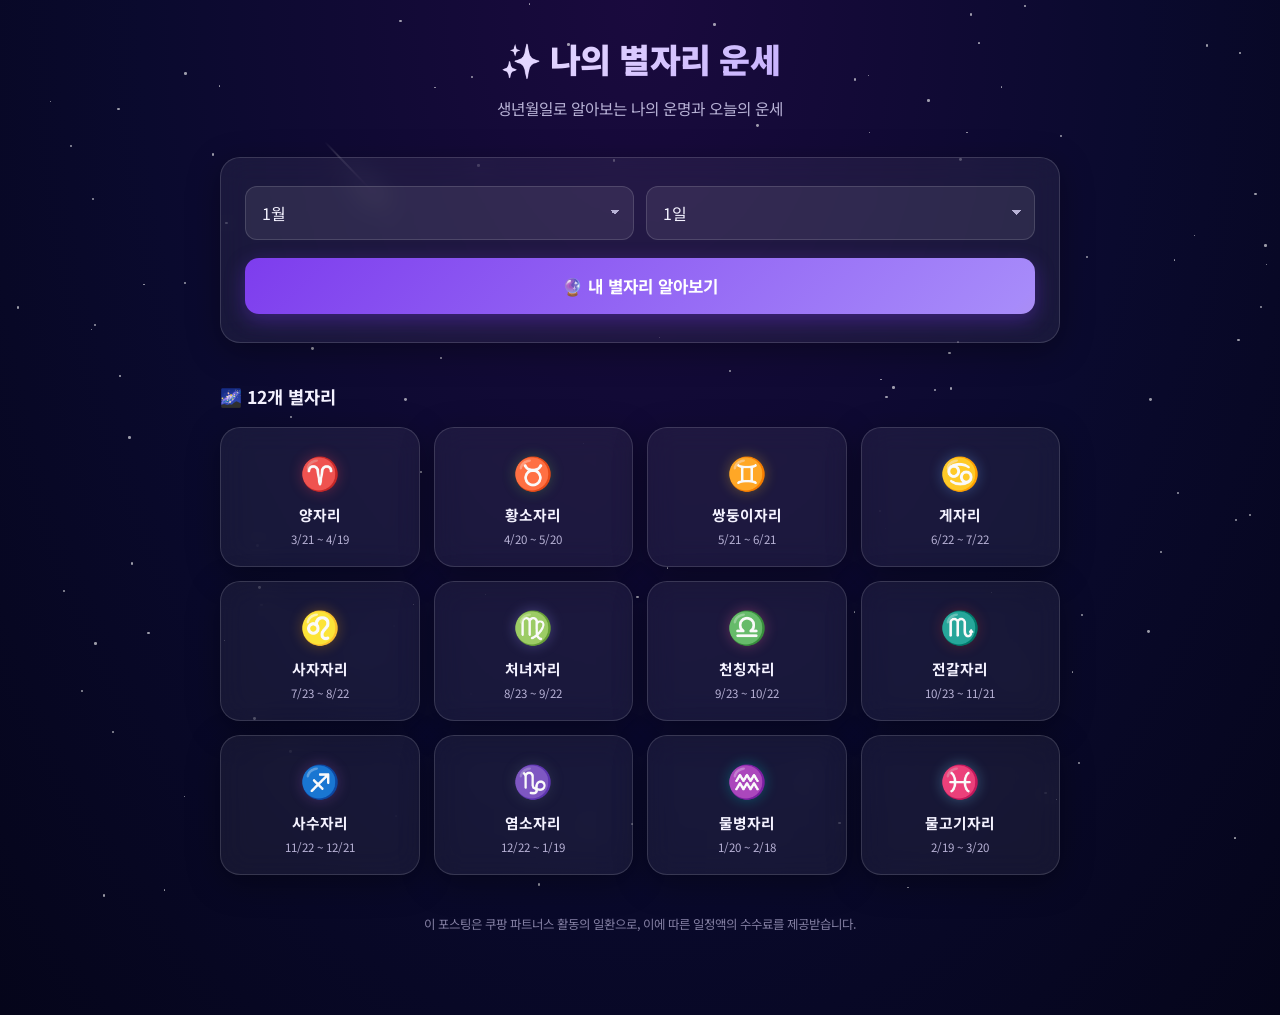
==== index.html @ a5b5ebda "별자리 사이트 완전판 - GitHub Pages 버전 Flask 앱을 걷어내고 순수 HTML/CSS/JS 정적 사이트로 전환. 12개 별자리 성격/운세/궁합 데이터, 날짜 시드 기" ====
<!DOCTYPE html>
<html lang="ko">
<head>
<meta charset="UTF-8" />
<meta name="viewport" content="width=device-width, initial-scale=1.0" />
<title>✨ 나의 별자리 운세 | 생년월일로 알아보는 오늘의 운세</title>
<meta name="description" content="생년월일로 알아보는 나의 별자리와 오늘의 운세, 2026년 연간 운세, 궁합까지 한번에 확인해보세요." />
<link rel="preconnect" href="https://fonts.googleapis.com" />
<link rel="preconnect" href="https://fonts.gstatic.com" crossorigin />
<link href="https://fonts.googleapis.com/css2?family=Noto+Sans+KR:wght@400;500;700;900&display=swap" rel="stylesheet" />
<link rel="stylesheet" href="style.css" />
</head>
<body data-page="index">

<canvas id="shooting-star-canvas"></canvas>
<div id="twinkle-layer"></div>

<div class="page-wrap">

  <header class="site-header">
    <h1 class="site-title">✨ 나의 별자리 운세</h1>
    <p class="site-subtitle">생년월일로 알아보는 나의 운명과 오늘의 운세</p>
  </header>

  <form id="date-form" class="date-form glass-card">
    <div class="select-row">
      <select id="month-select" class="styled-select" aria-label="태어난 월"></select>
      <select id="day-select" class="styled-select" aria-label="태어난 일"></select>
    </div>
    <button type="submit" id="find-btn" class="primary-btn sparkle">🔮 내 별자리 알아보기</button>
  </form>

  <section>
    <h2 class="section-label">🌌 12개 별자리</h2>
    <div id="zodiac-grid" class="zodiac-grid"></div>
  </section>

  <footer>
    <p class="coupang-disclosure">이 포스팅은 쿠팡 파트너스 활동의 일환으로, 이에 따른 일정액의 수수료를 제공받습니다.</p>
  </footer>

</div>

<script src="data.js"></script>
<script src="app.js"></script>
</body>
</html>
---- style.css ----
/* ==========================================================================
   별자리 운세 사이트 - 스타일시트
   ========================================================================== */

:root {
  --bg-navy: #0a0a2e;
  --bg-purple: #1a0a3e;
  --accent: #a78bfa;
  --accent-2: #f9ca24;
  --text-light: #f4f2ff;
  --text-dim: #b8b2d6;
  --glass-bg: rgba(255, 255, 255, 0.06);
  --glass-border: rgba(255, 255, 255, 0.14);
  --sign-color: #a78bfa; /* 페이지별로 JS에서 덮어씀 */
}

* {
  margin: 0;
  padding: 0;
  box-sizing: border-box;
}

html {
  scroll-behavior: smooth;
}

body {
  font-family: "Noto Sans KR", "Malgun Gothic", sans-serif;
  background: radial-gradient(ellipse at top, var(--bg-purple) 0%, var(--bg-navy) 55%, #05051a 100%);
  color: var(--text-light);
  min-height: 100vh;
  overflow-x: hidden;
  position: relative;
  line-height: 1.6;
}

a {
  color: inherit;
  text-decoration: none;
}

button {
  font-family: inherit;
  cursor: pointer;
  border: none;
}

/* ----- 배경 캔버스 & 반짝이는 별 ----- */
#shooting-star-canvas {
  position: fixed;
  inset: 0;
  width: 100%;
  height: 100%;
  z-index: 0;
  pointer-events: none;
}

#twinkle-layer {
  position: fixed;
  inset: 0;
  width: 100%;
  height: 100%;
  z-index: 0;
  pointer-events: none;
  overflow: hidden;
}

.twinkle-star {
  position: absolute;
  background: #fff;
  border-radius: 50%;
  animation: twinkle linear infinite;
  opacity: 0.6;
}

@keyframes twinkle {
  0%, 100% { opacity: 0.15; transform: scale(0.8); }
  50% { opacity: 1; transform: scale(1.3); }
}

.page-wrap {
  position: relative;
  z-index: 1;
  max-width: 880px;
  margin: 0 auto;
  padding: 32px 20px 80px;
}

/* ----- 헤더 / 타이틀 ----- */
.site-header {
  text-align: center;
  margin-bottom: 36px;
}

.site-title {
  font-size: 2.1rem;
  font-weight: 900;
  background: linear-gradient(135deg, #fff 0%, #d9c8ff 50%, #a78bfa 100%);
  -webkit-background-clip: text;
  background-clip: text;
  color: transparent;
  letter-spacing: -0.5px;
  animation: glow-title 3s ease-in-out infinite;
}

@keyframes glow-title {
  0%, 100% { filter: drop-shadow(0 0 6px rgba(167, 139, 250, 0.3)); }
  50% { filter: drop-shadow(0 0 16px rgba(167, 139, 250, 0.6)); }
}

.site-subtitle {
  margin-top: 10px;
  color: var(--text-dim);
  font-size: 0.98rem;
}

.back-link {
  display: inline-block;
  margin-top: 14px;
  font-size: 0.85rem;
  color: var(--text-dim);
  border: 1px solid var(--glass-border);
  padding: 6px 14px;
  border-radius: 999px;
  transition: 0.2s;
}

.back-link:hover {
  background: var(--glass-bg);
  color: #fff;
}

/* ----- 글래스모피즘 카드 공통 ----- */
.glass-card {
  background: var(--glass-bg);
  border: 1px solid var(--glass-border);
  border-radius: 20px;
  backdrop-filter: blur(14px);
  -webkit-backdrop-filter: blur(14px);
  box-shadow: 0 8px 32px rgba(0, 0, 0, 0.35);
}

/* ----- 날짜 선택 폼 ----- */
.date-form {
  padding: 28px 24px;
  margin-bottom: 40px;
}

.select-row {
  display: flex;
  gap: 12px;
  margin-bottom: 18px;
}

.styled-select {
  flex: 1;
  appearance: none;
  -webkit-appearance: none;
  background: rgba(255, 255, 255, 0.08);
  border: 1px solid var(--glass-border);
  color: var(--text-light);
  padding: 14px 16px;
  border-radius: 12px;
  font-size: 1rem;
  font-family: inherit;
  background-image: linear-gradient(45deg, transparent 50%, var(--text-dim) 50%), linear-gradient(135deg, var(--text-dim) 50%, transparent 50%);
  background-position: calc(100% - 18px) center, calc(100% - 13px) center;
  background-size: 5px 5px, 5px 5px;
  background-repeat: no-repeat;
}

.styled-select option {
  background: #1a0a3e;
  color: #fff;
}

.primary-btn {
  width: 100%;
  padding: 16px;
  border-radius: 14px;
  font-size: 1.05rem;
  font-weight: 700;
  color: #fff;
  background: linear-gradient(135deg, #7c3aed, #a78bfa 50%, #f9ca24);
  background-size: 200% 200%;
  background-position: 0% 50%;
  transition: background-position 0.4s, transform 0.15s, box-shadow 0.3s;
  box-shadow: 0 6px 20px rgba(124, 58, 237, 0.35);
  position: relative;
  overflow: hidden;
}

.primary-btn:hover {
  background-position: 100% 50%;
  transform: translateY(-2px);
  box-shadow: 0 10px 28px rgba(124, 58, 237, 0.5);
}

.primary-btn:active {
  transform: translateY(0);
}

.primary-btn.sparkle::after {
  content: "";
  position: absolute;
  inset: 0;
  background: radial-gradient(circle, rgba(255, 255, 255, 0.8) 0%, transparent 60%);
  opacity: 0;
  transform: scale(0);
}

.primary-btn.sparkle.active::after {
  animation: sparkle-burst 0.6s ease-out;
}

@keyframes sparkle-burst {
  0% { opacity: 0.9; transform: scale(0); }
  100% { opacity: 0; transform: scale(2.2); }
}

/* ----- 별자리 카드 그리드 ----- */
.section-label {
  font-size: 1.1rem;
  font-weight: 700;
  margin-bottom: 16px;
  color: var(--text-light);
}

.zodiac-grid {
  display: grid;
  grid-template-columns: repeat(4, 1fr);
  gap: 14px;
  margin-bottom: 40px;
}

.zodiac-card {
  padding: 18px 10px;
  text-align: center;
  transition: transform 0.25s, box-shadow 0.25s, border-color 0.25s;
  cursor: pointer;
}

.zodiac-card:hover {
  transform: translateY(-6px) scale(1.03);
  border-color: var(--card-color, var(--accent));
  box-shadow: 0 12px 28px rgba(0, 0, 0, 0.4), 0 0 20px var(--card-glow, transparent);
}

.zodiac-card .symbol {
  font-size: 2rem;
  display: block;
  margin-bottom: 6px;
  color: var(--card-color, #fff);
  text-shadow: 0 0 14px var(--card-glow, transparent);
}

.zodiac-card .name {
  font-size: 0.92rem;
  font-weight: 700;
}

.zodiac-card .range {
  font-size: 0.72rem;
  color: var(--text-dim);
  margin-top: 3px;
}

/* ----- 쿠팡 고지 문구 ----- */
.coupang-disclosure {
  text-align: center;
  font-size: 0.78rem;
  color: var(--text-dim);
  opacity: 0.7;
  margin-top: 20px;
}

/* ----- 결과 페이지 헤더 ----- */
.result-header {
  text-align: center;
  padding: 40px 20px 30px;
}

.result-symbol {
  font-size: 4.5rem;
  display: inline-block;
  color: var(--sign-color);
  text-shadow: 0 0 30px var(--sign-color);
  animation: spin-symbol 8s linear infinite, pulse-symbol 2.4s ease-in-out infinite;
}

@keyframes spin-symbol {
  from { transform: rotate(0deg); }
  to { transform: rotate(360deg); }
}

@keyframes pulse-symbol {
  0%, 100% { filter: drop-shadow(0 0 10px var(--sign-color)); }
  50% { filter: drop-shadow(0 0 26px var(--sign-color)); }
}

.result-name {
  font-size: 1.9rem;
  font-weight: 900;
  margin-top: 14px;
}

.result-range {
  color: var(--text-dim);
  margin-top: 4px;
}

.result-meta {
  display: flex;
  justify-content: center;
  gap: 18px;
  margin-top: 14px;
  font-size: 0.85rem;
  color: var(--text-dim);
}

.result-meta span b {
  color: var(--sign-color);
}

/* ----- 섹션 공통 ----- */
.section {
  margin: 40px 0;
}

.section-title {
  font-size: 1.25rem;
  font-weight: 800;
  margin-bottom: 18px;
  display: flex;
  align-items: center;
  gap: 8px;
}

.section-title .bar {
  width: 5px;
  height: 20px;
  background: var(--sign-color);
  border-radius: 3px;
  display: inline-block;
}

/* ----- 특징 카드 ----- */
.trait-grid {
  display: grid;
  grid-template-columns: repeat(2, 1fr);
  gap: 12px;
}

.trait-card {
  padding: 16px;
  display: flex;
  gap: 12px;
  align-items: flex-start;
}

.trait-card .icon {
  font-size: 1.5rem;
  flex-shrink: 0;
}

.trait-card .title {
  font-weight: 700;
  font-size: 0.94rem;
  margin-bottom: 4px;
}

.trait-card .desc {
  font-size: 0.82rem;
  color: var(--text-dim);
  line-height: 1.5;
}

/* ----- 수호 정보 ----- */
.guardian-grid {
  display: grid;
  grid-template-columns: repeat(4, 1fr);
  gap: 10px;
}

.guardian-item {
  padding: 16px 8px;
  text-align: center;
}

.guardian-item .g-icon {
  font-size: 1.6rem;
  margin-bottom: 6px;
}

.guardian-item .g-label {
  font-size: 0.7rem;
  color: var(--text-dim);
  margin-bottom: 4px;
}

.guardian-item .g-value {
  font-size: 0.88rem;
  font-weight: 700;
  color: var(--sign-color);
}

/* ----- 잠금 / 블러 섹션 ----- */
.lock-wrapper {
  position: relative;
  margin-top: 30px;
}

.blurred {
  filter: blur(10px);
  user-select: none;
  pointer-events: none;
  transition: filter 0.8s ease;
}

.blurred.unlocked {
  filter: blur(0);
  pointer-events: auto;
}

.lock-overlay {
  position: absolute;
  inset: 0;
  display: flex;
  flex-direction: column;
  align-items: center;
  justify-content: center;
  gap: 16px;
  z-index: 5;
  background: linear-gradient(180deg, rgba(10, 10, 46, 0.2), rgba(10, 10, 46, 0.85) 40%);
  border-radius: 20px;
  padding: 20px;
  text-align: center;
  transition: opacity 0.6s ease;
}

.lock-overlay.hidden {
  opacity: 0;
  pointer-events: none;
}

.lock-icon {
  font-size: 2.6rem;
}

.unlock-btn {
  padding: 16px 28px;
  border-radius: 16px;
  font-size: 1.02rem;
  font-weight: 800;
  color: #1a0a1a;
  background: linear-gradient(135deg, #f9ca24, #f0932b);
  box-shadow: 0 8px 24px rgba(249, 202, 36, 0.4);
  transition: transform 0.2s, box-shadow 0.2s;
}

.unlock-btn:hover {
  transform: translateY(-2px) scale(1.02);
  box-shadow: 0 12px 30px rgba(249, 202, 36, 0.55);
}

.countdown-display {
  font-size: 1.3rem;
  font-weight: 800;
  color: var(--accent-2);
  min-height: 1.6em;
}

.fade-in-content {
  opacity: 0;
  transform: translateY(12px);
  transition: opacity 0.9s ease, transform 0.9s ease;
}

.fade-in-content.show {
  opacity: 1;
  transform: translateY(0);
}

/* ----- 레이더 차트 ----- */
.chart-card {
  padding: 20px;
  display: flex;
  justify-content: center;
}

.chart-card canvas {
  max-width: 100%;
}

/* ----- 오늘의 운세 ----- */
.fortune-grid {
  display: grid;
  grid-template-columns: repeat(2, 1fr);
  gap: 12px;
  margin-bottom: 14px;
}

.fortune-card {
  padding: 16px;
}

.fortune-card .f-head {
  display: flex;
  align-items: center;
  gap: 8px;
  font-weight: 700;
  margin-bottom: 8px;
}

.fortune-card .stars {
  color: var(--accent-2);
  letter-spacing: 2px;
  margin-bottom: 6px;
}

.fortune-card .f-desc {
  font-size: 0.82rem;
  color: var(--text-dim);
}

.lucky-today {
  padding: 18px;
  display: flex;
  align-items: center;
  gap: 16px;
  flex-wrap: wrap;
}

.lucky-today .lucky-badge {
  display: flex;
  align-items: center;
  gap: 8px;
  font-weight: 700;
  font-size: 0.9rem;
}

.lucky-today .color-dot {
  width: 18px;
  height: 18px;
  border-radius: 50%;
  border: 2px solid rgba(255, 255, 255, 0.5);
}

.lucky-today .advice {
  flex: 1;
  min-width: 200px;
  font-size: 0.85rem;
  color: var(--text-dim);
}

/* ----- 연간 운세 ----- */
.yearly-card {
  padding: 22px;
}

.yearly-overall {
  font-size: 0.92rem;
  line-height: 1.7;
  margin-bottom: 18px;
  color: var(--text-light);
}

.yearly-sub-grid {
  display: grid;
  grid-template-columns: 1fr;
  gap: 12px;
}

.yearly-sub-item {
  padding: 14px 16px;
  background: rgba(255, 255, 255, 0.04);
  border-radius: 14px;
  border-left: 3px solid var(--sign-color);
}

.yearly-sub-item .y-title {
  font-weight: 700;
  font-size: 0.88rem;
  margin-bottom: 4px;
}

.yearly-sub-item .y-desc {
  font-size: 0.82rem;
  color: var(--text-dim);
}

/* ----- 궁합 섹션 ----- */
.compat-top-grid {
  display: grid;
  grid-template-columns: repeat(3, 1fr);
  gap: 12px;
  margin-bottom: 14px;
}

.compat-card {
  padding: 16px 10px;
  text-align: center;
}

.compat-card .rank {
  font-size: 0.7rem;
  color: var(--accent-2);
  font-weight: 700;
  margin-bottom: 4px;
}

.compat-card .symbol {
  font-size: 1.8rem;
  display: block;
}

.compat-card .name {
  font-weight: 700;
  font-size: 0.86rem;
  margin: 4px 0 6px;
}

.compat-card .reason {
  font-size: 0.72rem;
  color: var(--text-dim);
  line-height: 1.4;
}

.compat-avoid-card {
  padding: 16px;
  display: flex;
  gap: 12px;
  align-items: center;
  border-left: 3px solid #e17055;
}

.compat-avoid-card .symbol {
  font-size: 1.8rem;
}

.compat-avoid-card .name {
  font-weight: 700;
  margin-bottom: 4px;
}

.compat-avoid-card .reason {
  font-size: 0.8rem;
  color: var(--text-dim);
}

.secondary-btn {
  display: inline-block;
  margin-top: 16px;
  padding: 13px 24px;
  border-radius: 12px;
  background: var(--glass-bg);
  border: 1px solid var(--glass-border);
  color: #fff;
  font-weight: 700;
  font-size: 0.9rem;
  text-align: center;
  width: 100%;
  transition: 0.2s;
}

.secondary-btn:hover {
  background: rgba(255, 255, 255, 0.12);
  border-color: var(--sign-color);
}

/* ----- 공유 버튼 ----- */
.share-row {
  display: grid;
  grid-template-columns: repeat(3, 1fr);
  gap: 10px;
}

.share-btn {
  padding: 14px 8px;
  border-radius: 14px;
  text-align: center;
  font-size: 0.82rem;
  font-weight: 700;
  color: #fff;
  transition: 0.2s;
}

.share-btn.kakao {
  background: #fee500;
  color: #3c1e1e;
}

.share-btn.copy {
  background: var(--glass-bg);
  border: 1px solid var(--glass-border);
}

.share-btn.friend {
  background: linear-gradient(135deg, #7c3aed, #a78bfa);
}

.share-btn:hover {
  transform: translateY(-2px);
  filter: brightness(1.08);
}

.toast {
  position: fixed;
  bottom: 30px;
  left: 50%;
  transform: translateX(-50%) translateY(20px);
  background: rgba(20, 20, 40, 0.95);
  border: 1px solid var(--glass-border);
  padding: 12px 22px;
  border-radius: 999px;
  font-size: 0.85rem;
  z-index: 100;
  opacity: 0;
  transition: opacity 0.3s, transform 0.3s;
  pointer-events: none;
}

.toast.show {
  opacity: 1;
  transform: translateX(-50%) translateY(0);
}

/* ----- 쿠팡 배너 ----- */
.coupang-banner {
  padding: 26px 22px;
  text-align: center;
  background: linear-gradient(135deg, rgba(249, 202, 36, 0.12), rgba(240, 147, 43, 0.08));
  border: 1px solid rgba(249, 202, 36, 0.35);
}

.coupang-banner .cb-title {
  font-size: 1.05rem;
  font-weight: 800;
  margin-bottom: 8px;
}

.coupang-banner .cb-sub {
  font-size: 0.86rem;
  color: var(--text-dim);
  margin-bottom: 18px;
}

.coupang-btn {
  display: inline-block;
  padding: 15px 32px;
  border-radius: 14px;
  font-weight: 800;
  font-size: 0.98rem;
  color: #1a0a1a;
  background: linear-gradient(135deg, #f9ca24, #f0932b, #f9ca24);
  background-size: 200% 100%;
  box-shadow: 0 8px 24px rgba(249, 202, 36, 0.4);
  animation: gradient-shift 3s ease infinite;
  transition: transform 0.2s;
}

.coupang-btn:hover {
  transform: translateY(-2px) scale(1.03);
}

@keyframes gradient-shift {
  0%, 100% { background-position: 0% 50%; }
  50% { background-position: 100% 50%; }
}

.coupang-fine-print {
  margin-top: 16px;
  font-size: 0.72rem;
  color: var(--text-dim);
  opacity: 0.65;
}

/* ----- 궁합 페이지 ----- */
.compat-select-card {
  padding: 26px 22px;
  margin-bottom: 30px;
}

.compat-select-row {
  display: flex;
  align-items: center;
  gap: 14px;
  margin-bottom: 18px;
}

.compat-select-row .vs {
  font-weight: 900;
  color: var(--accent-2);
  font-size: 1.1rem;
}

.compat-select-col {
  flex: 1;
}

.compat-select-col label {
  display: block;
  font-size: 0.78rem;
  color: var(--text-dim);
  margin-bottom: 6px;
}

.compat-result-header {
  text-align: center;
  padding: 30px 20px;
}

.compat-symbols {
  display: flex;
  justify-content: center;
  align-items: center;
  gap: 20px;
  font-size: 3rem;
  margin-bottom: 16px;
}

.compat-symbols .heart {
  font-size: 1.6rem;
}

.compat-score-big {
  font-size: 3.4rem;
  font-weight: 900;
  background: linear-gradient(135deg, #f9ca24, #ff6b9d);
  -webkit-background-clip: text;
  background-clip: text;
  color: transparent;
}

.compat-grade-badge {
  display: inline-block;
  margin-top: 8px;
  padding: 8px 20px;
  border-radius: 999px;
  background: var(--glass-bg);
  border: 1px solid var(--glass-border);
  font-weight: 700;
  font-size: 0.95rem;
}

.compat-detail-text {
  padding: 20px;
  font-size: 0.9rem;
  line-height: 1.7;
  color: var(--text-light);
}

.good-bad-grid {
  display: grid;
  grid-template-columns: 1fr 1fr;
  gap: 14px;
}

.good-bad-card {
  padding: 16px;
}

.good-bad-card .gb-title {
  font-weight: 800;
  margin-bottom: 10px;
  font-size: 0.92rem;
}

.good-bad-card ul {
  list-style: none;
  display: flex;
  flex-direction: column;
  gap: 8px;
}

.good-bad-card li {
  font-size: 0.8rem;
  color: var(--text-dim);
  padding-left: 16px;
  position: relative;
}

.good-bad-card li::before {
  content: "•";
  position: absolute;
  left: 0;
  color: var(--sign-color);
}

.hidden-el {
  display: none !important;
}

/* ----- 반응형 ----- */
@media (max-width: 640px) {
  .site-title { font-size: 1.6rem; }
  .zodiac-grid { grid-template-columns: repeat(3, 1fr); gap: 10px; }
  .trait-grid { grid-template-columns: 1fr; }
  .guardian-grid { grid-template-columns: repeat(2, 1fr); }
  .compat-top-grid { grid-template-columns: 1fr; }
  .fortune-grid { grid-template-columns: 1fr; }
  .good-bad-grid { grid-template-columns: 1fr; }
  .share-row { grid-template-columns: 1fr; }
  .select-row { flex-direction: column; }
  .compat-select-row { flex-direction: column; }
  .compat-select-row .vs { display: none; }
  .result-symbol { font-size: 3.6rem; }
  .compat-symbols { font-size: 2.2rem; }
  .compat-score-big { font-size: 2.6rem; }
}

@media (max-width: 420px) {
  .zodiac-grid { grid-template-columns: repeat(2, 1fr); }
}
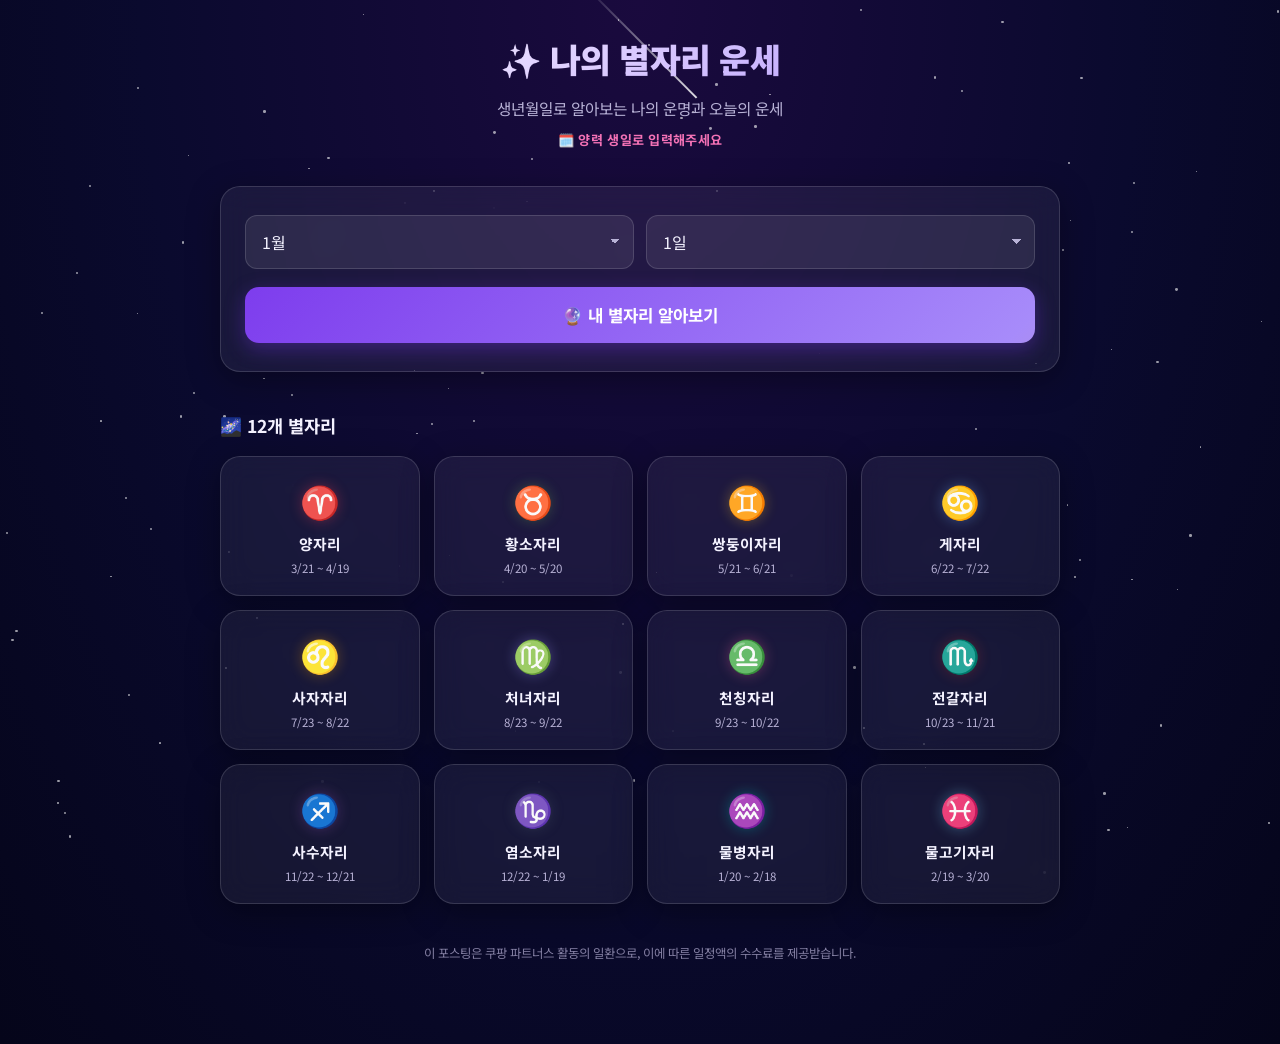
==== commit 6238c1d6: "feat: 메인 페이지에 양력 생일 안내 문구 추가" ====
--- a/index.html
+++ b/index.html
@@ -20,6 +20,7 @@
   <header class="site-header">
     <h1 class="site-title">✨ 나의 별자리 운세</h1>
     <p class="site-subtitle">생년월일로 알아보는 나의 운명과 오늘의 운세</p>
+    <p class="birth-notice">🗓️ 양력 생일로 입력해주세요</p>
   </header>
 
   <form id="date-form" class="date-form glass-card">
--- a/style.css
+++ b/style.css
@@ -112,6 +112,14 @@
   margin-top: 10px;
   color: var(--text-dim);
   font-size: 0.98rem;
+}
+
+.birth-notice {
+  margin-top: 8px;
+  font-size: 0.82rem;
+  color: #f472b6;
+  font-weight: 700;
+  letter-spacing: 0.3px;
 }
 
 .back-link {
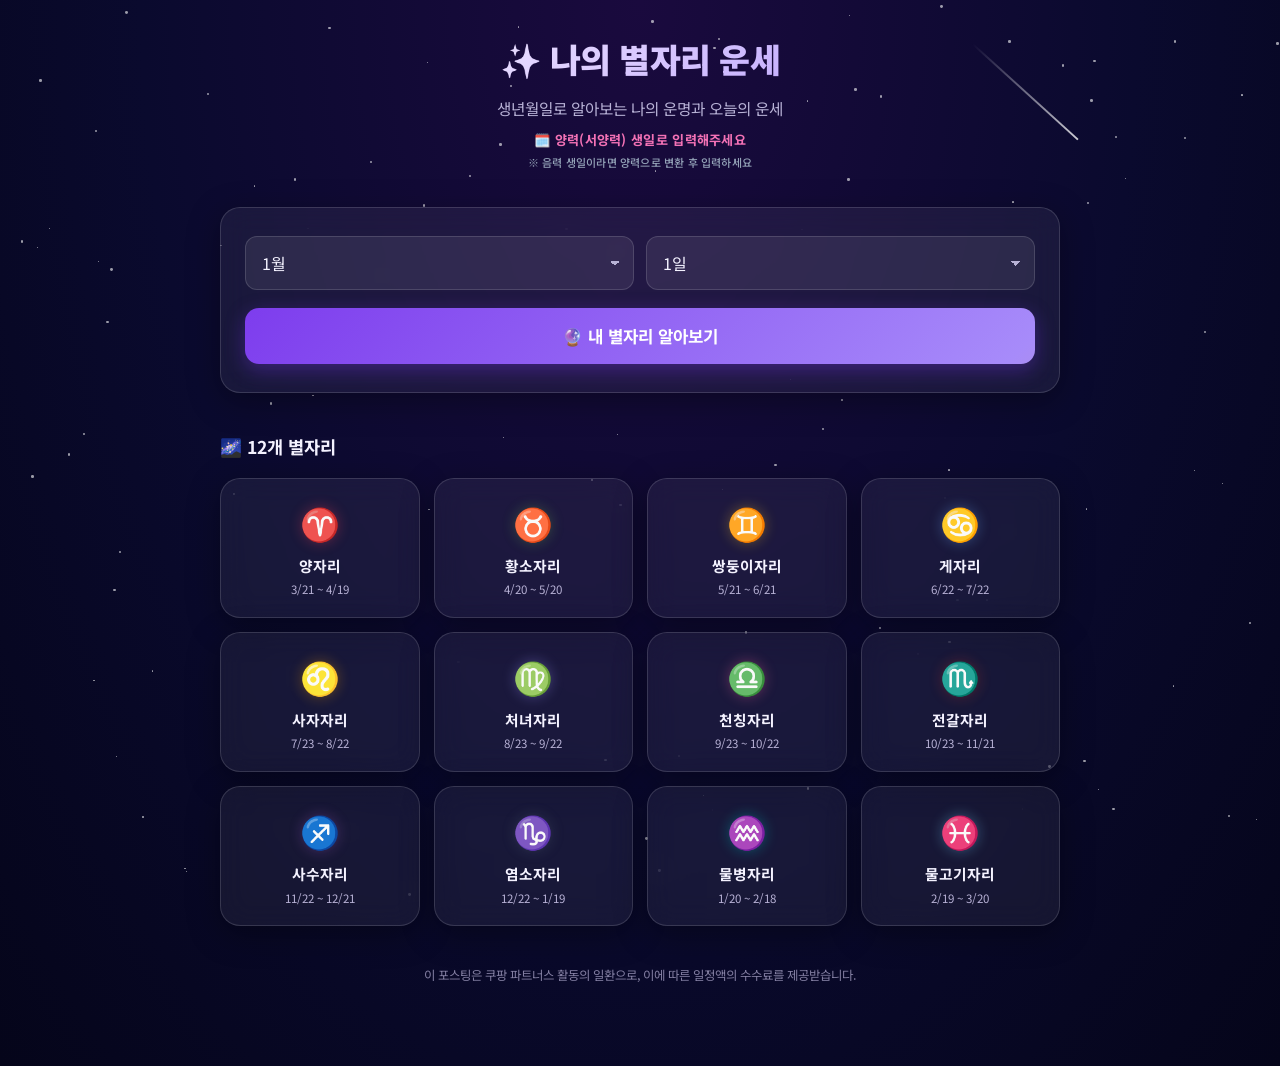
==== commit de69cf13: "fix: 양력 안내 문구 강화 및 음력 변환 안내 추가" ====
--- a/index.html
+++ b/index.html
@@ -20,7 +20,8 @@
   <header class="site-header">
     <h1 class="site-title">✨ 나의 별자리 운세</h1>
     <p class="site-subtitle">생년월일로 알아보는 나의 운명과 오늘의 운세</p>
-    <p class="birth-notice">🗓️ 양력 생일로 입력해주세요</p>
+    <p class="birth-notice">🗓️ 양력(서양력) 생일로 입력해주세요</p>
+    <p class="birth-notice-sub">※ 음력 생일이라면 양력으로 변환 후 입력하세요</p>
   </header>
 
   <form id="date-form" class="date-form glass-card">
--- a/style.css
+++ b/style.css
@@ -120,6 +120,15 @@
   color: #f472b6;
   font-weight: 700;
   letter-spacing: 0.3px;
+}
+
+.birth-notice-sub {
+  text-align: center;
+  font-size: 11px;
+  color: #94a3b8;
+  font-weight: 500;
+  margin-top: 4px;
+  letter-spacing: 0.2px;
 }
 
 .back-link {
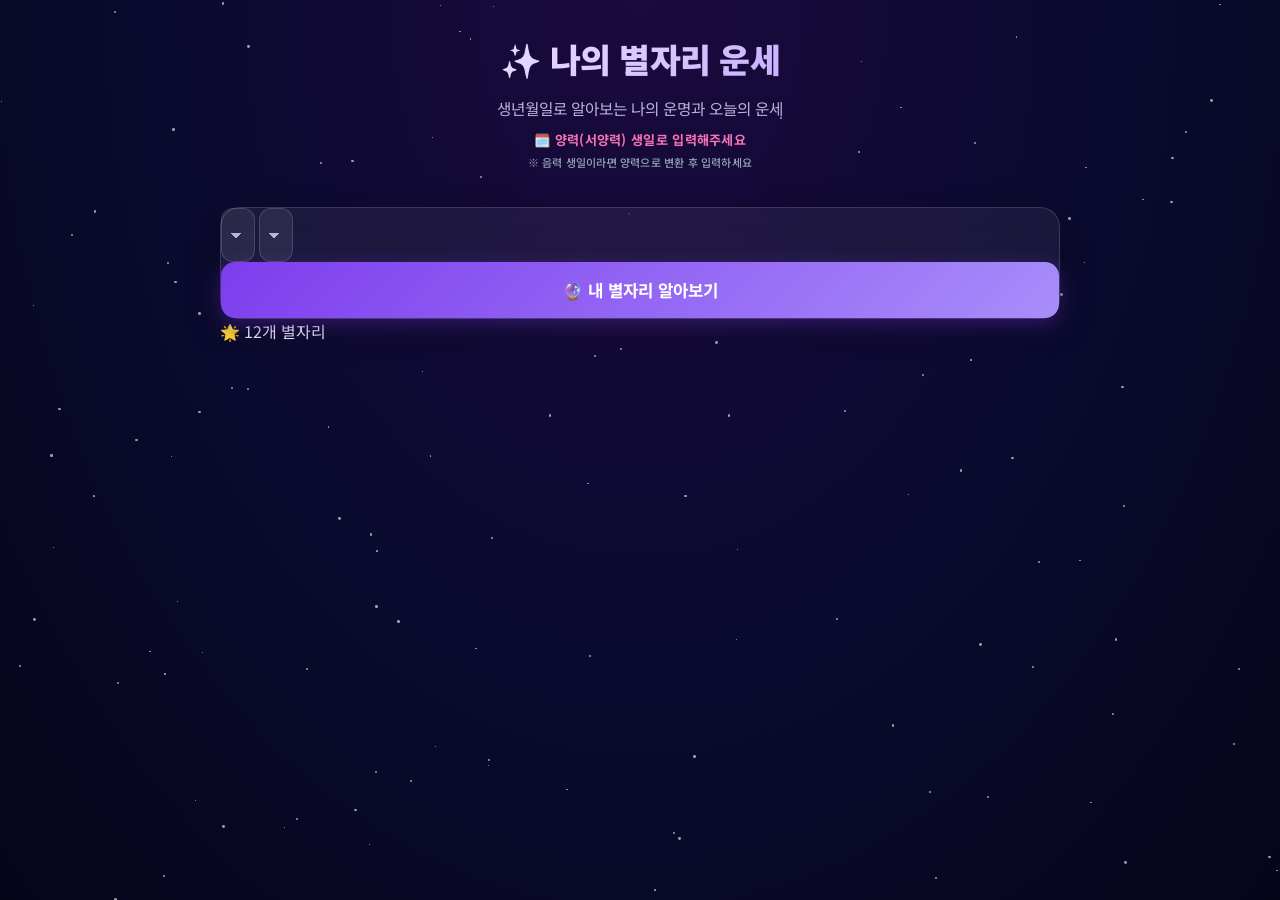
==== commit 99c02fec: "fix: index.html 재작성 쿠팡 제거 양력 안내 추가" ====
--- a/index.html
+++ b/index.html
@@ -1,48 +1,36 @@
-<!DOCTYPE html>
+﻿<!DOCTYPE html>
 <html lang="ko">
 <head>
 <meta charset="UTF-8" />
 <meta name="viewport" content="width=device-width, initial-scale=1.0" />
-<title>✨ 나의 별자리 운세 | 생년월일로 알아보는 오늘의 운세</title>
-<meta name="description" content="생년월일로 알아보는 나의 별자리와 오늘의 운세, 2026년 연간 운세, 궁합까지 한번에 확인해보세요." />
+<title>나의 별자리 운세</title>
 <link rel="preconnect" href="https://fonts.googleapis.com" />
 <link rel="preconnect" href="https://fonts.gstatic.com" crossorigin />
 <link href="https://fonts.googleapis.com/css2?family=Noto+Sans+KR:wght@400;500;700;900&display=swap" rel="stylesheet" />
 <link rel="stylesheet" href="style.css" />
 </head>
-<body data-page="index">
-
+<body data-page="home">
 <canvas id="shooting-star-canvas"></canvas>
 <div id="twinkle-layer"></div>
-
 <div class="page-wrap">
-
   <header class="site-header">
     <h1 class="site-title">✨ 나의 별자리 운세</h1>
     <p class="site-subtitle">생년월일로 알아보는 나의 운명과 오늘의 운세</p>
     <p class="birth-notice">🗓️ 양력(서양력) 생일로 입력해주세요</p>
     <p class="birth-notice-sub">※ 음력 생일이라면 양력으로 변환 후 입력하세요</p>
   </header>
-
-  <form id="date-form" class="date-form glass-card">
-    <div class="select-row">
-      <select id="month-select" class="styled-select" aria-label="태어난 월"></select>
-      <select id="day-select" class="styled-select" aria-label="태어난 일"></select>
+  <div class="date-select-card glass-card">
+    <div class="date-select-row">
+      <select id="month-select" class="styled-select"></select>
+      <select id="day-select" class="styled-select"></select>
     </div>
-    <button type="submit" id="find-btn" class="primary-btn sparkle">🔮 내 별자리 알아보기</button>
-  </form>
-
-  <section>
-    <h2 class="section-label">🌌 12개 별자리</h2>
-    <div id="zodiac-grid" class="zodiac-grid"></div>
-  </section>
-
-  <footer>
-    <p class="coupang-disclosure">이 포스팅은 쿠팡 파트너스 활동의 일환으로, 이에 따른 일정액의 수수료를 제공받습니다.</p>
-  </footer>
-
+    <button id="find-btn" class="primary-btn">🔮 내 별자리 알아보기</button>
+  </div>
+  <div class="sign-grid">
+    <div class="sign-grid-title">🌟 12개 별자리</div>
+    <div id="sign-list" class="sign-list"></div>
+  </div>
 </div>
-
 <script src="data.js"></script>
 <script src="app.js"></script>
 </body>
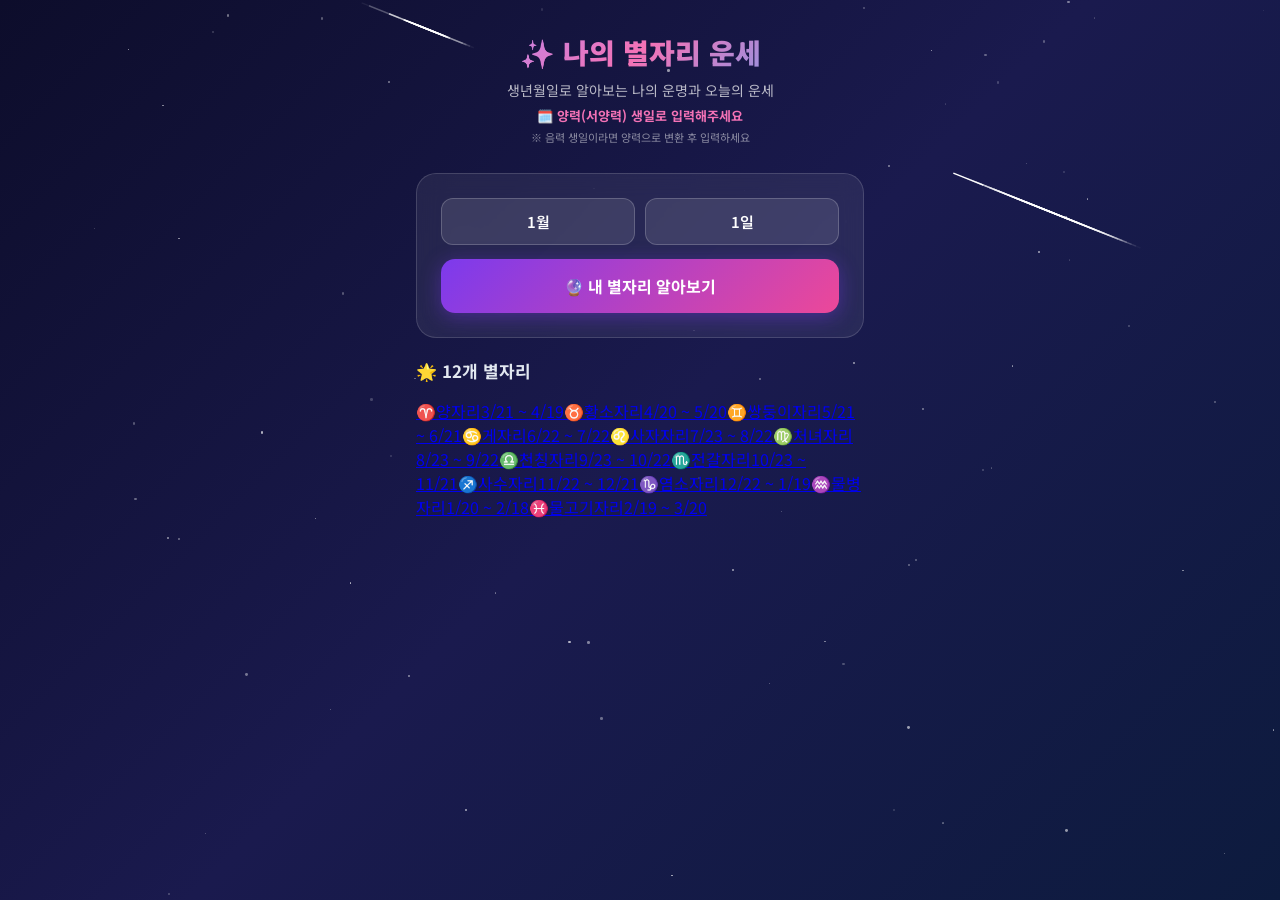
==== commit 26c52a02: "fix: index.html 클래스명 통일 및 구조 정리" ====
--- a/index.html
+++ b/index.html
@@ -3,9 +3,8 @@
 <head>
 <meta charset="UTF-8" />
 <meta name="viewport" content="width=device-width, initial-scale=1.0" />
-<title>나의 별자리 운세</title>
-<link rel="preconnect" href="https://fonts.googleapis.com" />
-<link rel="preconnect" href="https://fonts.gstatic.com" crossorigin />
+<title>나의 별자리 운세 ✨</title>
+<meta name="description" content="생년월일로 알아보는 나의 별자리 운세" />
 <link href="https://fonts.googleapis.com/css2?family=Noto+Sans+KR:wght@400;500;700;900&display=swap" rel="stylesheet" />
 <link rel="stylesheet" href="style.css" />
 </head>
@@ -13,23 +12,25 @@
 <canvas id="shooting-star-canvas"></canvas>
 <div id="twinkle-layer"></div>
 <div class="page-wrap">
+
   <header class="site-header">
     <h1 class="site-title">✨ 나의 별자리 운세</h1>
     <p class="site-subtitle">생년월일로 알아보는 나의 운명과 오늘의 운세</p>
     <p class="birth-notice">🗓️ 양력(서양력) 생일로 입력해주세요</p>
-    <p class="birth-notice-sub">※ 음력 생일이라면 양력으로 변환 후 입력하세요</p>
+    <p class="birth-sub-notice">※ 음력 생일이라면 양력으로 변환 후 입력하세요</p>
   </header>
-  <div class="date-select-card glass-card">
+
+  <div class="glass-card">
     <div class="date-select-row">
-      <select id="month-select" class="styled-select"></select>
-      <select id="day-select" class="styled-select"></select>
+      <select id="month-select"></select>
+      <select id="day-select"></select>
     </div>
-    <button id="find-btn" class="primary-btn">🔮 내 별자리 알아보기</button>
+    <button id="find-sign-btn" class="main-btn">🔮 내 별자리 알아보기</button>
   </div>
-  <div class="sign-grid">
-    <div class="sign-grid-title">🌟 12개 별자리</div>
-    <div id="sign-list" class="sign-list"></div>
-  </div>
+
+  <div class="section-title">🌟 12개 별자리</div>
+  <div id="sign-list"></div>
+
 </div>
 <script src="data.js"></script>
 <script src="app.js"></script>
--- a/style.css
+++ b/style.css
@@ -1,931 +1,221 @@
-/* ==========================================================================
-   별자리 운세 사이트 - 스타일시트
-   ========================================================================== */
-
-:root {
-  --bg-navy: #0a0a2e;
-  --bg-purple: #1a0a3e;
-  --accent: #a78bfa;
-  --accent-2: #f9ca24;
-  --text-light: #f4f2ff;
-  --text-dim: #b8b2d6;
-  --glass-bg: rgba(255, 255, 255, 0.06);
-  --glass-border: rgba(255, 255, 255, 0.14);
-  --sign-color: #a78bfa; /* 페이지별로 JS에서 덮어씀 */
-}
-
-* {
-  margin: 0;
-  padding: 0;
-  box-sizing: border-box;
-}
-
-html {
-  scroll-behavior: smooth;
-}
+* { box-sizing: border-box; margin: 0; padding: 0; }
 
 body {
-  font-family: "Noto Sans KR", "Malgun Gothic", sans-serif;
-  background: radial-gradient(ellipse at top, var(--bg-purple) 0%, var(--bg-navy) 55%, #05051a 100%);
-  color: var(--text-light);
+  font-family: 'Noto Sans KR', sans-serif;
+  background: linear-gradient(135deg, #0d0d2b 0%, #1a1a4e 50%, #0d1b3e 100%);
+  color: #fff;
   min-height: 100vh;
   overflow-x: hidden;
-  position: relative;
-  line-height: 1.6;
-}
-
-a {
-  color: inherit;
-  text-decoration: none;
-}
-
-button {
-  font-family: inherit;
+}
+
+#shooting-star-canvas {
+  position: fixed; top: 0; left: 0;
+  width: 100%; height: 100%;
+  pointer-events: none; z-index: 0;
+}
+
+#twinkle-layer {
+  position: fixed; top: 0; left: 0;
+  width: 100%; height: 100%;
+  pointer-events: none; z-index: 0;
+}
+
+.page-wrap {
+  position: relative; z-index: 1;
+  max-width: 480px;
+  margin: 0 auto;
+  padding: 32px 16px 60px;
+}
+
+.site-header { text-align: center; margin-bottom: 28px; }
+
+.site-title {
+  font-size: 28px; font-weight: 900;
+  background: linear-gradient(135deg, #a78bfa, #f472b6, #60a5fa);
+  -webkit-background-clip: text;
+  -webkit-text-fill-color: transparent;
+  background-clip: text;
+  margin-bottom: 8px;
+}
+
+.site-subtitle { font-size: 14px; color: rgba(255,255,255,0.7); margin-bottom: 6px; }
+
+.birth-notice { font-size: 13px; color: #f472b6; font-weight: 700; margin-bottom: 4px; }
+.birth-sub-notice { font-size: 11px; color: rgba(255,255,255,0.5); }
+
+.glass-card {
+  background: rgba(255,255,255,0.07);
+  border: 1px solid rgba(255,255,255,0.15);
+  backdrop-filter: blur(12px);
+  border-radius: 20px;
+  padding: 24px;
+  margin-bottom: 20px;
+}
+
+.date-select-row { display: flex; gap: 10px; margin-bottom: 14px; }
+
+.date-select-row select {
+  flex: 1;
+  background: rgba(255,255,255,0.1);
+  border: 1px solid rgba(255,255,255,0.2);
+  border-radius: 12px;
+  color: #fff;
+  font-family: 'Noto Sans KR', sans-serif;
+  font-size: 15px; font-weight: 600;
+  padding: 12px 10px;
   cursor: pointer;
-  border: none;
-}
-
-/* ----- 배경 캔버스 & 반짝이는 별 ----- */
-#shooting-star-canvas {
-  position: fixed;
-  inset: 0;
-  width: 100%;
-  height: 100%;
-  z-index: 0;
-  pointer-events: none;
-}
-
-#twinkle-layer {
-  position: fixed;
-  inset: 0;
-  width: 100%;
-  height: 100%;
-  z-index: 0;
-  pointer-events: none;
-  overflow: hidden;
-}
-
-.twinkle-star {
-  position: absolute;
-  background: #fff;
-  border-radius: 50%;
-  animation: twinkle linear infinite;
-  opacity: 0.6;
-}
-
-@keyframes twinkle {
-  0%, 100% { opacity: 0.15; transform: scale(0.8); }
-  50% { opacity: 1; transform: scale(1.3); }
-}
-
-.page-wrap {
-  position: relative;
-  z-index: 1;
-  max-width: 880px;
-  margin: 0 auto;
-  padding: 32px 20px 80px;
-}
-
-/* ----- 헤더 / 타이틀 ----- */
-.site-header {
+  appearance: none;
   text-align: center;
-  margin-bottom: 36px;
-}
-
-.site-title {
-  font-size: 2.1rem;
-  font-weight: 900;
-  background: linear-gradient(135deg, #fff 0%, #d9c8ff 50%, #a78bfa 100%);
-  -webkit-background-clip: text;
-  background-clip: text;
-  color: transparent;
-  letter-spacing: -0.5px;
-  animation: glow-title 3s ease-in-out infinite;
-}
-
-@keyframes glow-title {
-  0%, 100% { filter: drop-shadow(0 0 6px rgba(167, 139, 250, 0.3)); }
-  50% { filter: drop-shadow(0 0 16px rgba(167, 139, 250, 0.6)); }
-}
-
-.site-subtitle {
-  margin-top: 10px;
-  color: var(--text-dim);
-  font-size: 0.98rem;
-}
-
-.birth-notice {
-  margin-top: 8px;
-  font-size: 0.82rem;
-  color: #f472b6;
-  font-weight: 700;
-  letter-spacing: 0.3px;
-}
-
-.birth-notice-sub {
-  text-align: center;
-  font-size: 11px;
-  color: #94a3b8;
-  font-weight: 500;
-  margin-top: 4px;
-  letter-spacing: 0.2px;
-}
-
-.back-link {
-  display: inline-block;
-  margin-top: 14px;
-  font-size: 0.85rem;
-  color: var(--text-dim);
-  border: 1px solid var(--glass-border);
-  padding: 6px 14px;
-  border-radius: 999px;
-  transition: 0.2s;
-}
-
-.back-link:hover {
-  background: var(--glass-bg);
-  color: #fff;
-}
-
-/* ----- 글래스모피즘 카드 공통 ----- */
-.glass-card {
-  background: var(--glass-bg);
-  border: 1px solid var(--glass-border);
-  border-radius: 20px;
-  backdrop-filter: blur(14px);
-  -webkit-backdrop-filter: blur(14px);
-  box-shadow: 0 8px 32px rgba(0, 0, 0, 0.35);
-}
-
-/* ----- 날짜 선택 폼 ----- */
-.date-form {
-  padding: 28px 24px;
-  margin-bottom: 40px;
-}
-
-.select-row {
-  display: flex;
-  gap: 12px;
-  margin-bottom: 18px;
-}
-
-.styled-select {
-  flex: 1;
-  appearance: none;
-  -webkit-appearance: none;
-  background: rgba(255, 255, 255, 0.08);
-  border: 1px solid var(--glass-border);
-  color: var(--text-light);
-  padding: 14px 16px;
-  border-radius: 12px;
-  font-size: 1rem;
-  font-family: inherit;
-  background-image: linear-gradient(45deg, transparent 50%, var(--text-dim) 50%), linear-gradient(135deg, var(--text-dim) 50%, transparent 50%);
-  background-position: calc(100% - 18px) center, calc(100% - 13px) center;
-  background-size: 5px 5px, 5px 5px;
-  background-repeat: no-repeat;
-}
-
-.styled-select option {
-  background: #1a0a3e;
-  color: #fff;
-}
-
-.primary-btn {
-  width: 100%;
-  padding: 16px;
-  border-radius: 14px;
-  font-size: 1.05rem;
-  font-weight: 700;
-  color: #fff;
-  background: linear-gradient(135deg, #7c3aed, #a78bfa 50%, #f9ca24);
-  background-size: 200% 200%;
-  background-position: 0% 50%;
-  transition: background-position 0.4s, transform 0.15s, box-shadow 0.3s;
-  box-shadow: 0 6px 20px rgba(124, 58, 237, 0.35);
-  position: relative;
-  overflow: hidden;
-}
-
-.primary-btn:hover {
-  background-position: 100% 50%;
-  transform: translateY(-2px);
-  box-shadow: 0 10px 28px rgba(124, 58, 237, 0.5);
-}
-
-.primary-btn:active {
-  transform: translateY(0);
-}
-
-.primary-btn.sparkle::after {
-  content: "";
-  position: absolute;
-  inset: 0;
-  background: radial-gradient(circle, rgba(255, 255, 255, 0.8) 0%, transparent 60%);
-  opacity: 0;
-  transform: scale(0);
-}
-
-.primary-btn.sparkle.active::after {
-  animation: sparkle-burst 0.6s ease-out;
-}
-
-@keyframes sparkle-burst {
-  0% { opacity: 0.9; transform: scale(0); }
-  100% { opacity: 0; transform: scale(2.2); }
-}
-
-/* ----- 별자리 카드 그리드 ----- */
-.section-label {
-  font-size: 1.1rem;
-  font-weight: 700;
-  margin-bottom: 16px;
-  color: var(--text-light);
-}
-
-.zodiac-grid {
+}
+
+.date-select-row select option { background: #1a1a4e; color: #fff; }
+
+.main-btn {
+  width: 100%; padding: 15px;
+  background: linear-gradient(135deg, #7c3aed, #ec4899);
+  border: none; border-radius: 14px;
+  color: #fff;
+  font-family: 'Noto Sans KR', sans-serif;
+  font-size: 16px; font-weight: 700;
+  cursor: pointer;
+  transition: transform 0.2s, box-shadow 0.2s;
+  box-shadow: 0 4px 20px rgba(124,58,237,0.4);
+}
+
+.main-btn:hover { transform: translateY(-2px); box-shadow: 0 6px 28px rgba(124,58,237,0.6); }
+
+.section-title { font-size: 17px; font-weight: 700; margin-bottom: 16px; color: #e2e8f0; }
+
+/* ★ 핵심: 별자리 그리드 카드 ★ */
+.sign-grid {
   display: grid;
-  grid-template-columns: repeat(4, 1fr);
-  gap: 14px;
-  margin-bottom: 40px;
-}
-
-.zodiac-card {
-  padding: 18px 10px;
-  text-align: center;
-  transition: transform 0.25s, box-shadow 0.25s, border-color 0.25s;
-  cursor: pointer;
-}
-
-.zodiac-card:hover {
-  transform: translateY(-6px) scale(1.03);
-  border-color: var(--card-color, var(--accent));
-  box-shadow: 0 12px 28px rgba(0, 0, 0, 0.4), 0 0 20px var(--card-glow, transparent);
-}
-
-.zodiac-card .symbol {
-  font-size: 2rem;
-  display: block;
-  margin-bottom: 6px;
-  color: var(--card-color, #fff);
-  text-shadow: 0 0 14px var(--card-glow, transparent);
-}
-
-.zodiac-card .name {
-  font-size: 0.92rem;
-  font-weight: 700;
-}
-
-.zodiac-card .range {
-  font-size: 0.72rem;
-  color: var(--text-dim);
-  margin-top: 3px;
-}
-
-/* ----- 쿠팡 고지 문구 ----- */
-.coupang-disclosure {
-  text-align: center;
-  font-size: 0.78rem;
-  color: var(--text-dim);
-  opacity: 0.7;
-  margin-top: 20px;
-}
-
-/* ----- 결과 페이지 헤더 ----- */
-.result-header {
-  text-align: center;
-  padding: 40px 20px 30px;
-}
-
-.result-symbol {
-  font-size: 4.5rem;
-  display: inline-block;
-  color: var(--sign-color);
-  text-shadow: 0 0 30px var(--sign-color);
-  animation: spin-symbol 8s linear infinite, pulse-symbol 2.4s ease-in-out infinite;
-}
-
-@keyframes spin-symbol {
-  from { transform: rotate(0deg); }
-  to { transform: rotate(360deg); }
-}
-
-@keyframes pulse-symbol {
-  0%, 100% { filter: drop-shadow(0 0 10px var(--sign-color)); }
-  50% { filter: drop-shadow(0 0 26px var(--sign-color)); }
-}
-
-.result-name {
-  font-size: 1.9rem;
-  font-weight: 900;
-  margin-top: 14px;
-}
-
-.result-range {
-  color: var(--text-dim);
-  margin-top: 4px;
-}
-
-.result-meta {
-  display: flex;
-  justify-content: center;
-  gap: 18px;
-  margin-top: 14px;
-  font-size: 0.85rem;
-  color: var(--text-dim);
-}
-
-.result-meta span b {
-  color: var(--sign-color);
-}
-
-/* ----- 섹션 공통 ----- */
-.section {
-  margin: 40px 0;
-}
-
-.section-title {
-  font-size: 1.25rem;
-  font-weight: 800;
-  margin-bottom: 18px;
-  display: flex;
-  align-items: center;
-  gap: 8px;
-}
-
-.section-title .bar {
-  width: 5px;
-  height: 20px;
-  background: var(--sign-color);
-  border-radius: 3px;
-  display: inline-block;
-}
-
-/* ----- 특징 카드 ----- */
-.trait-grid {
-  display: grid;
-  grid-template-columns: repeat(2, 1fr);
-  gap: 12px;
-}
-
-.trait-card {
-  padding: 16px;
-  display: flex;
-  gap: 12px;
-  align-items: flex-start;
-}
-
-.trait-card .icon {
-  font-size: 1.5rem;
-  flex-shrink: 0;
-}
-
-.trait-card .title {
-  font-weight: 700;
-  font-size: 0.94rem;
-  margin-bottom: 4px;
-}
-
-.trait-card .desc {
-  font-size: 0.82rem;
-  color: var(--text-dim);
-  line-height: 1.5;
-}
-
-/* ----- 수호 정보 ----- */
-.guardian-grid {
-  display: grid;
-  grid-template-columns: repeat(4, 1fr);
+  grid-template-columns: repeat(3, 1fr);
   gap: 10px;
 }
 
-.guardian-item {
+.sign-card {
+  background: rgba(255,255,255,0.07);
+  border: 1px solid rgba(255,255,255,0.12);
+  border-radius: 16px;
   padding: 16px 8px;
   text-align: center;
-}
-
-.guardian-item .g-icon {
-  font-size: 1.6rem;
-  margin-bottom: 6px;
-}
-
-.guardian-item .g-label {
-  font-size: 0.7rem;
-  color: var(--text-dim);
-  margin-bottom: 4px;
-}
-
-.guardian-item .g-value {
-  font-size: 0.88rem;
-  font-weight: 700;
-  color: var(--sign-color);
-}
-
-/* ----- 잠금 / 블러 섹션 ----- */
-.lock-wrapper {
-  position: relative;
-  margin-top: 30px;
-}
-
-.blurred {
-  filter: blur(10px);
-  user-select: none;
-  pointer-events: none;
-  transition: filter 0.8s ease;
-}
-
-.blurred.unlocked {
-  filter: blur(0);
-  pointer-events: auto;
-}
-
-.lock-overlay {
-  position: absolute;
-  inset: 0;
+  cursor: pointer;
+  transition: transform 0.2s, background 0.2s;
+  text-decoration: none;
+  color: #fff;
   display: flex;
   flex-direction: column;
   align-items: center;
-  justify-content: center;
-  gap: 16px;
-  z-index: 5;
-  background: linear-gradient(180deg, rgba(10, 10, 46, 0.2), rgba(10, 10, 46, 0.85) 40%);
-  border-radius: 20px;
-  padding: 20px;
-  text-align: center;
-  transition: opacity 0.6s ease;
-}
-
-.lock-overlay.hidden {
-  opacity: 0;
-  pointer-events: none;
-}
-
-.lock-icon {
-  font-size: 2.6rem;
-}
-
-.unlock-btn {
-  padding: 16px 28px;
-  border-radius: 16px;
-  font-size: 1.02rem;
-  font-weight: 800;
-  color: #1a0a1a;
-  background: linear-gradient(135deg, #f9ca24, #f0932b);
-  box-shadow: 0 8px 24px rgba(249, 202, 36, 0.4);
-  transition: transform 0.2s, box-shadow 0.2s;
-}
-
-.unlock-btn:hover {
-  transform: translateY(-2px) scale(1.02);
-  box-shadow: 0 12px 30px rgba(249, 202, 36, 0.55);
-}
-
-.countdown-display {
-  font-size: 1.3rem;
-  font-weight: 800;
-  color: var(--accent-2);
-  min-height: 1.6em;
-}
-
-.fade-in-content {
-  opacity: 0;
-  transform: translateY(12px);
-  transition: opacity 0.9s ease, transform 0.9s ease;
-}
-
-.fade-in-content.show {
-  opacity: 1;
-  transform: translateY(0);
-}
-
-/* ----- 레이더 차트 ----- */
-.chart-card {
-  padding: 20px;
-  display: flex;
-  justify-content: center;
-}
-
-.chart-card canvas {
-  max-width: 100%;
-}
-
-/* ----- 오늘의 운세 ----- */
-.fortune-grid {
-  display: grid;
-  grid-template-columns: repeat(2, 1fr);
-  gap: 12px;
-  margin-bottom: 14px;
-}
-
-.fortune-card {
-  padding: 16px;
-}
-
-.fortune-card .f-head {
-  display: flex;
-  align-items: center;
-  gap: 8px;
-  font-weight: 700;
-  margin-bottom: 8px;
-}
-
-.fortune-card .stars {
-  color: var(--accent-2);
-  letter-spacing: 2px;
-  margin-bottom: 6px;
-}
-
-.fortune-card .f-desc {
-  font-size: 0.82rem;
-  color: var(--text-dim);
-}
-
-.lucky-today {
-  padding: 18px;
-  display: flex;
-  align-items: center;
-  gap: 16px;
-  flex-wrap: wrap;
-}
-
-.lucky-today .lucky-badge {
-  display: flex;
-  align-items: center;
-  gap: 8px;
-  font-weight: 700;
-  font-size: 0.9rem;
-}
-
-.lucky-today .color-dot {
-  width: 18px;
-  height: 18px;
-  border-radius: 50%;
-  border: 2px solid rgba(255, 255, 255, 0.5);
-}
-
-.lucky-today .advice {
+  gap: 4px;
+}
+
+.sign-card:hover { transform: translateY(-3px); background: rgba(255,255,255,0.14); }
+.sign-card .sign-symbol { font-size: 30px; }
+.sign-card .sign-name { font-size: 12px; font-weight: 700; }
+.sign-card .sign-date { font-size: 10px; color: rgba(255,255,255,0.55); }
+
+.back-link {
+  display: inline-block; margin-bottom: 20px;
+  color: rgba(255,255,255,0.6); text-decoration: none;
+  font-size: 14px; transition: color 0.2s;
+}
+.back-link:hover { color: #fff; }
+
+.result-header { text-align: center; margin-bottom: 20px; }
+.result-symbol { font-size: 60px; display: block; margin-bottom: 8px; }
+.result-name {
+  font-size: 22px; font-weight: 900;
+  background: linear-gradient(135deg, #a78bfa, #f472b6);
+  -webkit-background-clip: text;
+  -webkit-text-fill-color: transparent;
+  background-clip: text;
+}
+.result-date { font-size: 13px; color: rgba(255,255,255,0.6); margin-top: 4px; }
+
+.stat-row { display: flex; justify-content: space-between; align-items: center; margin-bottom: 10px; }
+.stat-label { font-size: 13px; color: rgba(255,255,255,0.7); width: 60px; }
+.stat-bar-wrap { flex: 1; height: 8px; background: rgba(255,255,255,0.1); border-radius: 4px; margin: 0 10px; overflow: hidden; }
+.stat-bar { height: 100%; border-radius: 4px; background: linear-gradient(90deg, #7c3aed, #ec4899); transition: width 0.8s ease; }
+.stat-value { font-size: 13px; font-weight: 700; color: #a78bfa; width: 28px; text-align: right; }
+
+.fortune-grid { display: grid; grid-template-columns: repeat(2, 1fr); gap: 10px; }
+.fortune-item { background: rgba(255,255,255,0.06); border-radius: 12px; padding: 12px; text-align: center; }
+.fortune-emoji { font-size: 22px; display: block; margin-bottom: 4px; }
+.fortune-label { font-size: 11px; color: rgba(255,255,255,0.5); display: block; margin-bottom: 4px; }
+.fortune-stars { font-size: 14px; color: #f59e0b; }
+
+.compat-select-row { display: flex; align-items: center; gap: 10px; margin-bottom: 14px; }
+.compat-select-row select {
   flex: 1;
-  min-width: 200px;
-  font-size: 0.85rem;
-  color: var(--text-dim);
-}
-
-/* ----- 연간 운세 ----- */
-.yearly-card {
-  padding: 22px;
-}
-
-.yearly-overall {
-  font-size: 0.92rem;
-  line-height: 1.7;
-  margin-bottom: 18px;
-  color: var(--text-light);
-}
-
-.yearly-sub-grid {
-  display: grid;
-  grid-template-columns: 1fr;
-  gap: 12px;
-}
-
-.yearly-sub-item {
-  padding: 14px 16px;
-  background: rgba(255, 255, 255, 0.04);
-  border-radius: 14px;
-  border-left: 3px solid var(--sign-color);
-}
-
-.yearly-sub-item .y-title {
-  font-weight: 700;
-  font-size: 0.88rem;
-  margin-bottom: 4px;
-}
-
-.yearly-sub-item .y-desc {
-  font-size: 0.82rem;
-  color: var(--text-dim);
-}
-
-/* ----- 궁합 섹션 ----- */
-.compat-top-grid {
-  display: grid;
-  grid-template-columns: repeat(3, 1fr);
-  gap: 12px;
-  margin-bottom: 14px;
-}
-
-.compat-card {
-  padding: 16px 10px;
-  text-align: center;
-}
-
-.compat-card .rank {
-  font-size: 0.7rem;
-  color: var(--accent-2);
-  font-weight: 700;
-  margin-bottom: 4px;
-}
-
-.compat-card .symbol {
-  font-size: 1.8rem;
-  display: block;
-}
-
-.compat-card .name {
-  font-weight: 700;
-  font-size: 0.86rem;
-  margin: 4px 0 6px;
-}
-
-.compat-card .reason {
-  font-size: 0.72rem;
-  color: var(--text-dim);
-  line-height: 1.4;
-}
-
-.compat-avoid-card {
-  padding: 16px;
-  display: flex;
-  gap: 12px;
-  align-items: center;
-  border-left: 3px solid #e17055;
-}
-
-.compat-avoid-card .symbol {
-  font-size: 1.8rem;
-}
-
-.compat-avoid-card .name {
-  font-weight: 700;
-  margin-bottom: 4px;
-}
-
-.compat-avoid-card .reason {
-  font-size: 0.8rem;
-  color: var(--text-dim);
-}
-
-.secondary-btn {
-  display: inline-block;
-  margin-top: 16px;
-  padding: 13px 24px;
+  background: rgba(255,255,255,0.1);
+  border: 1px solid rgba(255,255,255,0.2);
   border-radius: 12px;
-  background: var(--glass-bg);
-  border: 1px solid var(--glass-border);
-  color: #fff;
-  font-weight: 700;
-  font-size: 0.9rem;
-  text-align: center;
-  width: 100%;
-  transition: 0.2s;
-}
-
-.secondary-btn:hover {
-  background: rgba(255, 255, 255, 0.12);
-  border-color: var(--sign-color);
-}
-
-/* ----- 공유 버튼 ----- */
-.share-row {
-  display: grid;
-  grid-template-columns: repeat(3, 1fr);
-  gap: 10px;
-}
-
-.share-btn {
-  padding: 14px 8px;
-  border-radius: 14px;
-  text-align: center;
-  font-size: 0.82rem;
-  font-weight: 700;
-  color: #fff;
-  transition: 0.2s;
-}
-
-.share-btn.kakao {
-  background: #fee500;
-  color: #3c1e1e;
-}
-
-.share-btn.copy {
-  background: var(--glass-bg);
-  border: 1px solid var(--glass-border);
-}
-
-.share-btn.friend {
-  background: linear-gradient(135deg, #7c3aed, #a78bfa);
-}
-
-.share-btn:hover {
-  transform: translateY(-2px);
-  filter: brightness(1.08);
-}
-
-.toast {
-  position: fixed;
-  bottom: 30px;
-  left: 50%;
-  transform: translateX(-50%) translateY(20px);
-  background: rgba(20, 20, 40, 0.95);
-  border: 1px solid var(--glass-border);
-  padding: 12px 22px;
-  border-radius: 999px;
-  font-size: 0.85rem;
-  z-index: 100;
-  opacity: 0;
-  transition: opacity 0.3s, transform 0.3s;
-  pointer-events: none;
-}
-
-.toast.show {
-  opacity: 1;
-  transform: translateX(-50%) translateY(0);
-}
-
-/* ----- 쿠팡 배너 ----- */
+  color: #fff;
+  font-family: 'Noto Sans KR', sans-serif;
+  font-size: 14px; padding: 12px 8px;
+  cursor: pointer; appearance: none; text-align: center;
+}
+.compat-select-row select option { background: #1a1a4e; color: #fff; }
+.compat-heart { font-size: 22px; flex-shrink: 0; }
+
+.compat-result { display: none; }
+.compat-result.show { display: block; }
+
+.compat-pair-header { display: flex; align-items: center; justify-content: center; gap: 16px; margin-bottom: 16px; }
+.compat-sign-info { text-align: center; }
+.compat-sign-symbol { font-size: 40px; display: block; }
+.compat-sign-name { font-size: 13px; font-weight: 700; }
+.compat-vs { font-size: 20px; color: rgba(255,255,255,0.3); }
+
+.score-display { text-align: center; margin-bottom: 16px; }
+.score-num {
+  font-size: 56px; font-weight: 900;
+  background: linear-gradient(135deg, #a78bfa, #f472b6);
+  -webkit-background-clip: text;
+  -webkit-text-fill-color: transparent;
+  background-clip: text;
+  line-height: 1;
+}
+.score-grade {
+  display: inline-block; margin-top: 6px;
+  padding: 4px 16px; border-radius: 20px;
+  font-size: 13px; font-weight: 700;
+  background: linear-gradient(135deg, #7c3aed, #ec4899);
+}
+
+.compat-good-list, .compat-caution-list { list-style: none; padding: 0; }
+.compat-good-list li { padding: 6px 0; font-size: 13px; }
+.compat-good-list li::before { content: "✅ "; }
+.compat-caution-list li { padding: 6px 0; font-size: 13px; }
+.compat-caution-list li::before { content: "⚠️ "; }
+
 .coupang-banner {
-  padding: 26px 22px;
-  text-align: center;
-  background: linear-gradient(135deg, rgba(249, 202, 36, 0.12), rgba(240, 147, 43, 0.08));
-  border: 1px solid rgba(249, 202, 36, 0.35);
-}
-
-.coupang-banner .cb-title {
-  font-size: 1.05rem;
-  font-weight: 800;
-  margin-bottom: 8px;
-}
-
-.coupang-banner .cb-sub {
-  font-size: 0.86rem;
-  color: var(--text-dim);
-  margin-bottom: 18px;
-}
-
+  background: linear-gradient(135deg, rgba(234,67,53,0.15), rgba(234,67,53,0.05));
+  border: 1px solid rgba(234,67,53,0.3);
+  border-radius: 16px; padding: 20px; text-align: center; margin-top: 12px;
+}
+.coupang-title { font-size: 15px; font-weight: 700; margin-bottom: 4px; }
+.coupang-subtitle { font-size: 12px; color: rgba(255,255,255,0.6); margin-bottom: 12px; }
 .coupang-btn {
-  display: inline-block;
-  padding: 15px 32px;
-  border-radius: 14px;
-  font-weight: 800;
-  font-size: 0.98rem;
-  color: #1a0a1a;
-  background: linear-gradient(135deg, #f9ca24, #f0932b, #f9ca24);
-  background-size: 200% 100%;
-  box-shadow: 0 8px 24px rgba(249, 202, 36, 0.4);
-  animation: gradient-shift 3s ease infinite;
-  transition: transform 0.2s;
-}
-
-.coupang-btn:hover {
-  transform: translateY(-2px) scale(1.03);
-}
-
-@keyframes gradient-shift {
-  0%, 100% { background-position: 0% 50%; }
-  50% { background-position: 100% 50%; }
-}
-
-.coupang-fine-print {
-  margin-top: 16px;
-  font-size: 0.72rem;
-  color: var(--text-dim);
-  opacity: 0.65;
-}
-
-/* ----- 궁합 페이지 ----- */
-.compat-select-card {
-  padding: 26px 22px;
-  margin-bottom: 30px;
-}
-
-.compat-select-row {
-  display: flex;
-  align-items: center;
-  gap: 14px;
-  margin-bottom: 18px;
-}
-
-.compat-select-row .vs {
-  font-weight: 900;
-  color: var(--accent-2);
-  font-size: 1.1rem;
-}
-
-.compat-select-col {
-  flex: 1;
-}
-
-.compat-select-col label {
-  display: block;
-  font-size: 0.78rem;
-  color: var(--text-dim);
-  margin-bottom: 6px;
-}
-
-.compat-result-header {
-  text-align: center;
-  padding: 30px 20px;
-}
-
-.compat-symbols {
-  display: flex;
-  justify-content: center;
-  align-items: center;
-  gap: 20px;
-  font-size: 3rem;
-  margin-bottom: 16px;
-}
-
-.compat-symbols .heart {
-  font-size: 1.6rem;
-}
-
-.compat-score-big {
-  font-size: 3.4rem;
-  font-weight: 900;
-  background: linear-gradient(135deg, #f9ca24, #ff6b9d);
-  -webkit-background-clip: text;
-  background-clip: text;
-  color: transparent;
-}
-
-.compat-grade-badge {
-  display: inline-block;
-  margin-top: 8px;
-  padding: 8px 20px;
-  border-radius: 999px;
-  background: var(--glass-bg);
-  border: 1px solid var(--glass-border);
-  font-weight: 700;
-  font-size: 0.95rem;
-}
-
-.compat-detail-text {
-  padding: 20px;
-  font-size: 0.9rem;
-  line-height: 1.7;
-  color: var(--text-light);
-}
-
-.good-bad-grid {
-  display: grid;
-  grid-template-columns: 1fr 1fr;
-  gap: 14px;
-}
-
-.good-bad-card {
-  padding: 16px;
-}
-
-.good-bad-card .gb-title {
-  font-weight: 800;
-  margin-bottom: 10px;
-  font-size: 0.92rem;
-}
-
-.good-bad-card ul {
-  list-style: none;
-  display: flex;
-  flex-direction: column;
-  gap: 8px;
-}
-
-.good-bad-card li {
-  font-size: 0.8rem;
-  color: var(--text-dim);
-  padding-left: 16px;
-  position: relative;
-}
-
-.good-bad-card li::before {
-  content: "•";
-  position: absolute;
-  left: 0;
-  color: var(--sign-color);
-}
-
-.hidden-el {
-  display: none !important;
-}
-
-/* ----- 반응형 ----- */
-@media (max-width: 640px) {
-  .site-title { font-size: 1.6rem; }
-  .zodiac-grid { grid-template-columns: repeat(3, 1fr); gap: 10px; }
-  .trait-grid { grid-template-columns: 1fr; }
-  .guardian-grid { grid-template-columns: repeat(2, 1fr); }
-  .compat-top-grid { grid-template-columns: 1fr; }
-  .fortune-grid { grid-template-columns: 1fr; }
-  .good-bad-grid { grid-template-columns: 1fr; }
-  .share-row { grid-template-columns: 1fr; }
-  .select-row { flex-direction: column; }
-  .compat-select-row { flex-direction: column; }
-  .compat-select-row .vs { display: none; }
-  .result-symbol { font-size: 3.6rem; }
-  .compat-symbols { font-size: 2.2rem; }
-  .compat-score-big { font-size: 2.6rem; }
-}
-
-@media (max-width: 420px) {
-  .zodiac-grid { grid-template-columns: repeat(2, 1fr); }
-}
+  display: inline-block; padding: 11px 28px;
+  background: #e84118; border-radius: 10px;
+  color: #fff; font-size: 14px; font-weight: 700;
+  text-decoration: none; transition: transform 0.2s;
+}
+.coupang-btn:hover { transform: translateY(-2px); }
+.coupang-fine-print { font-size: 10px; color: rgba(255,255,255,0.35); margin-top: 10px; }
+
+.chart-wrap { max-width: 280px; margin: 0 auto; }
+
+.traits-list { display: flex; flex-wrap: wrap; gap: 8px; margin-top: 6px; }
+.trait-badge {
+  background: rgba(167,139,250,0.2);
+  border: 1px solid rgba(167,139,250,0.4);
+  border-radius: 20px; padding: 4px 12px;
+  font-size: 12px; color: #c4b5fd;
+}
+
+.info-row { display: flex; justify-content: space-between; padding: 8px 0; border-bottom: 1px solid rgba(255,255,255,0.07); font-size: 13px; }
+.info-row:last-child { border-bottom: none; }
+.info-label { color: rgba(255,255,255,0.55); }
+.info-value { font-weight: 600; }
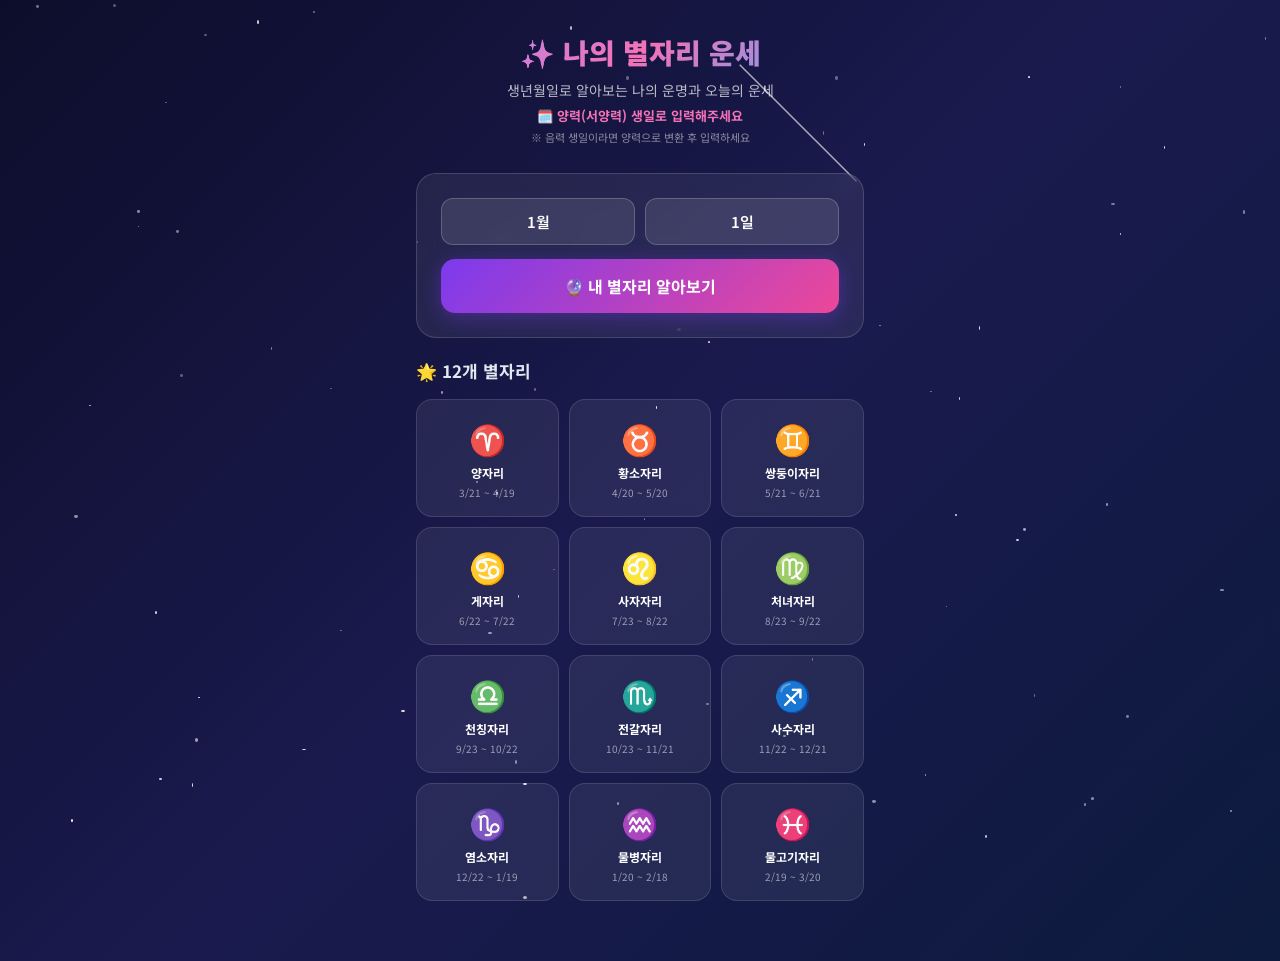
==== commit 4bde2888: "별자리 SNS 썸네일 메타태그 추가" ====
--- a/index.html
+++ b/index.html
@@ -5,6 +5,11 @@
 <meta name="viewport" content="width=device-width, initial-scale=1.0" />
 <title>나의 별자리 운세 ✨</title>
 <meta name="description" content="생년월일로 알아보는 나의 별자리 운세" />
+<meta property="og:title" content="별자리가 말해주는 나의 운명" />
+<meta property="og:description" content="태어난 날이 밝혀주는 진짜 나의 이야기 🔮 무료 운세 지금 바로 확인" />
+<meta property="og:image" content="https://mind-lab-kr.github.io/star-site/star-thumbnail.jpg" />
+<meta property="og:url" content="https://mind-lab-kr.github.io/star-site" />
+<meta name="twitter:card" content="summary_large_image" />
 <link href="https://fonts.googleapis.com/css2?family=Noto+Sans+KR:wght@400;500;700;900&display=swap" rel="stylesheet" />
 <link rel="stylesheet" href="style.css" />
 </head>
--- a/style.css
+++ b/style.css
@@ -219,3 +219,35 @@
 .info-row:last-child { border-bottom: none; }
 .info-label { color: rgba(255,255,255,0.55); }
 .info-value { font-weight: 600; }
+@keyframes twinkle { from{opacity:0.3} to{opacity:1} }
+
+.result-symbol { font-size: 64px; display: block; margin-bottom: 10px; }
+.result-name { font-size: 24px; font-weight: 900; background: linear-gradient(135deg, #a78bfa, #f472b6); -webkit-background-clip: text; -webkit-text-fill-color: transparent; background-clip: text; }
+.result-date { font-size: 13px; color: rgba(255,255,255,0.6); margin-top: 4px; }
+
+/* ===== 모바일 여백 최적화 (PC 스타일은 유지) ===== */
+@media (max-width: 768px) {
+  .page-wrap { padding: 20px 14px 36px; }
+  .site-header { margin-bottom: 18px; }
+
+  .glass-card { padding: 16px; margin-bottom: 14px; }
+  .main-btn { padding: 13px; }
+  .section-title { margin-bottom: 12px; }
+
+  .sign-grid { gap: 8px; }
+  .sign-card { padding: 12px 6px; }
+
+  .fortune-grid { gap: 8px; }
+  .fortune-item { padding: 10px; }
+  .fortune-message-box { margin-top: 12px; padding: 14px 16px; }
+
+  .coupang-banner { padding: 16px; margin-top: 8px; }
+  .lock-hint { margin-top: 10px; }
+
+  .page-wrap.slides-wrap { padding-bottom: 84px; }
+  .slide-progress { margin-bottom: 10px; }
+  .slide-nav-fixed { padding: 10px 14px calc(10px + env(safe-area-inset-bottom)); }
+
+  .compat-pair-header { margin-bottom: 12px; }
+  .score-display { margin-bottom: 12px; }
+}
